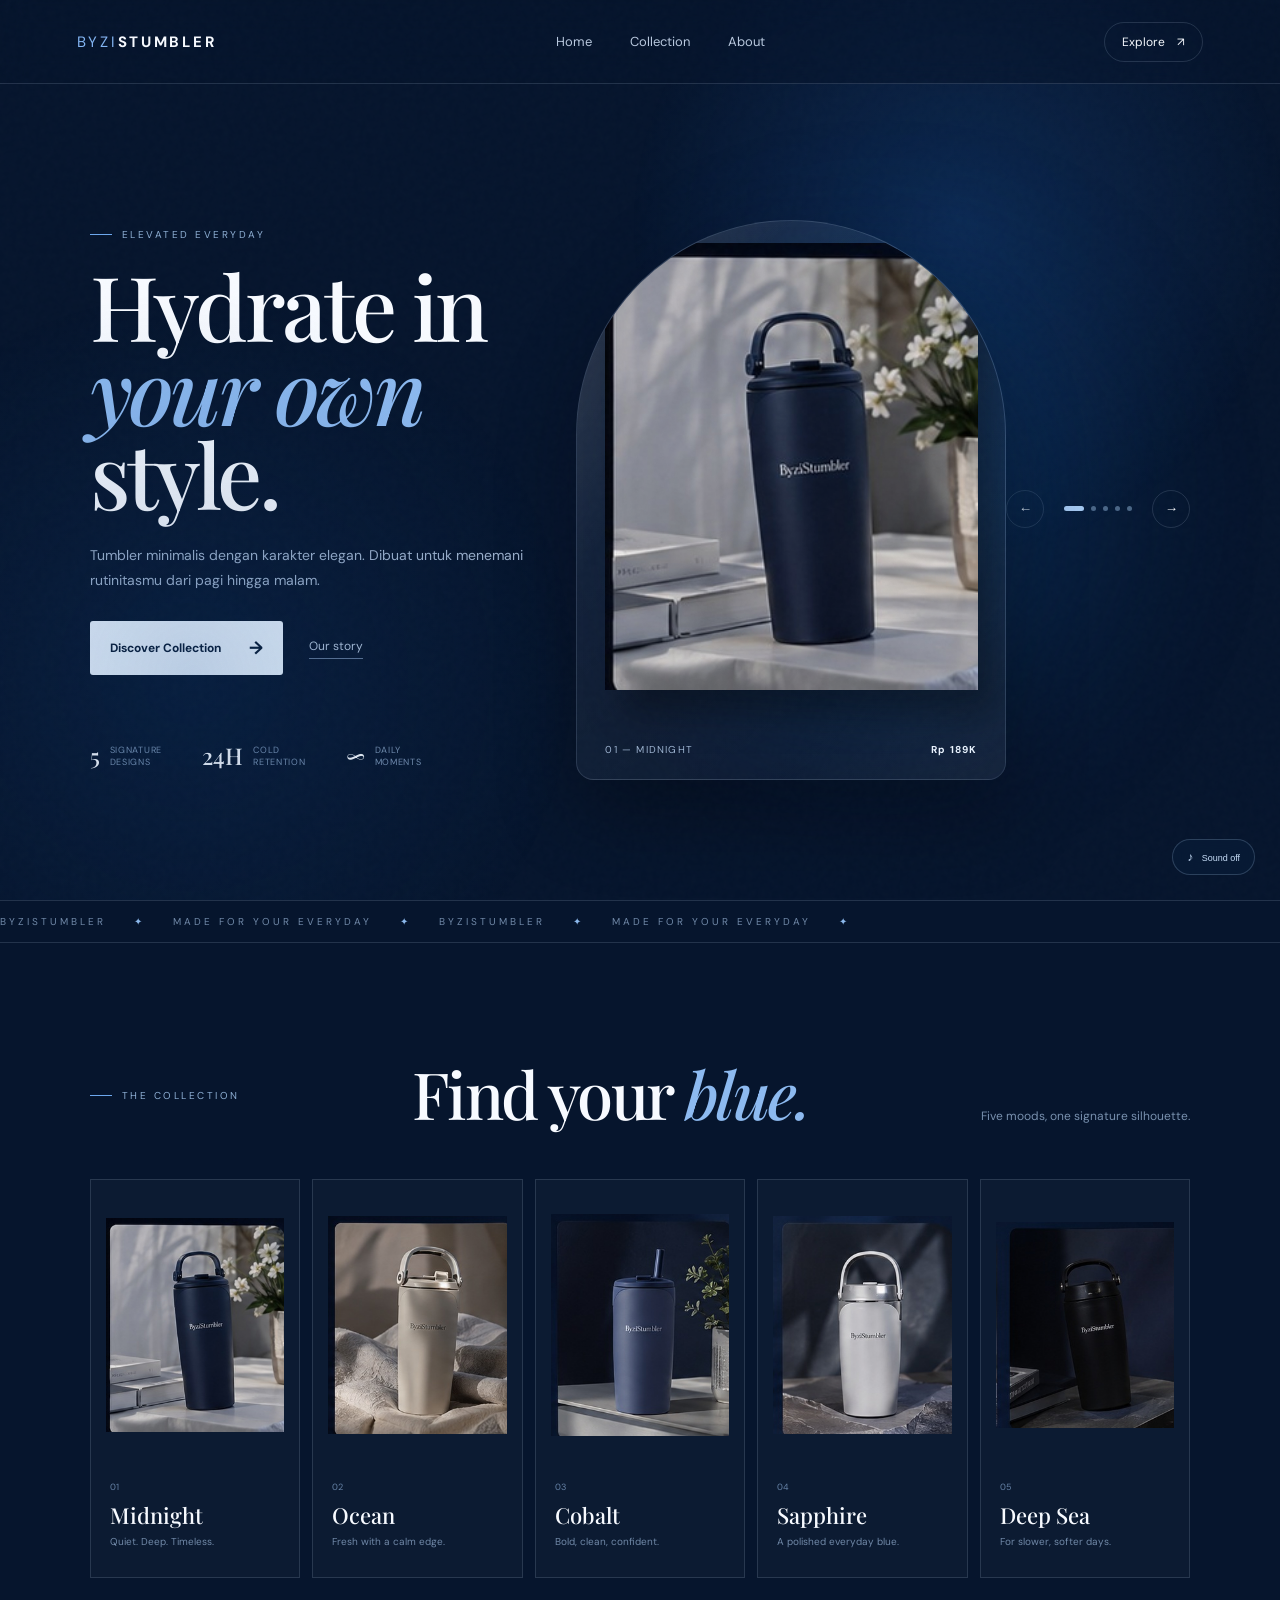
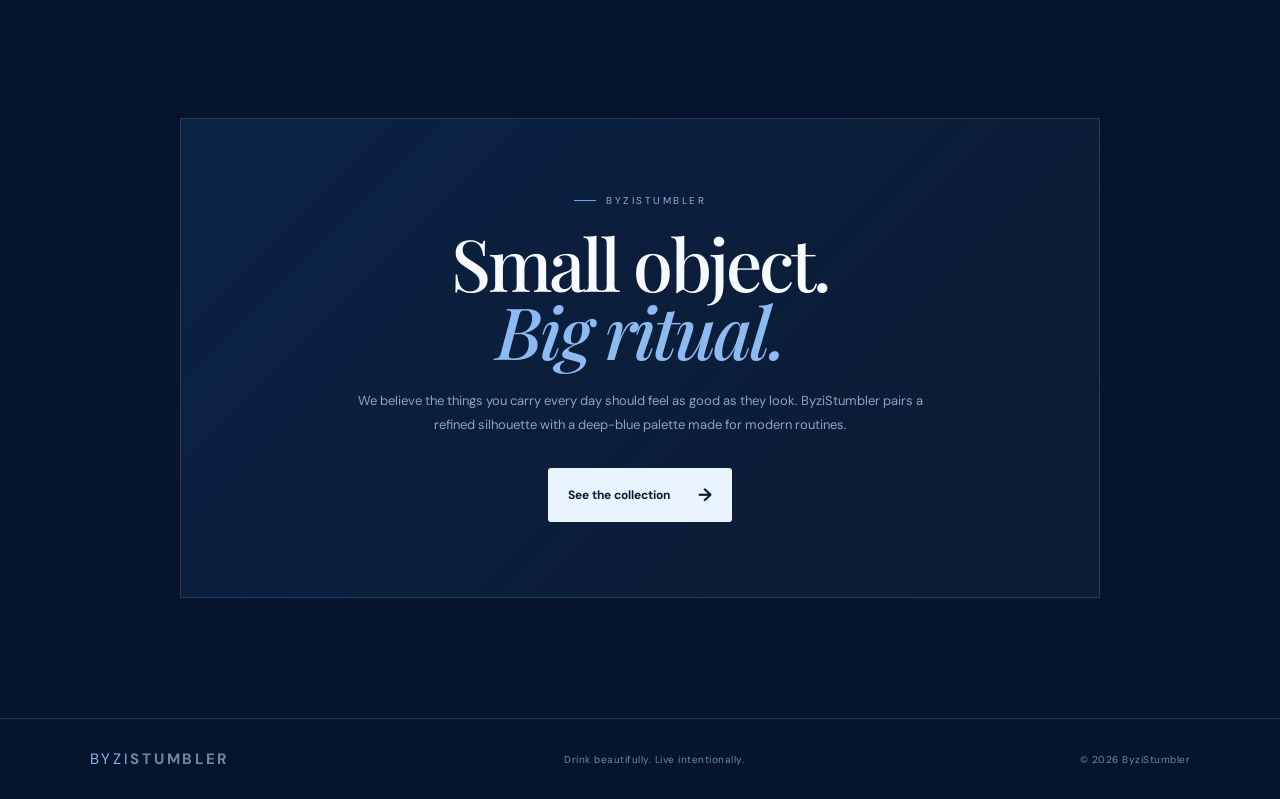
==== index.html @ 13fe294a "Add files via upload" ====
<!DOCTYPE html>
<html lang="id">
<head>
  <meta charset="UTF-8" />
  <meta name="viewport" content="width=device-width, initial-scale=1.0" />
  <meta name="description" content="ByziStumbler — tumbler elegan untuk menemani setiap momen." />
  <title>ByziStumbler — Sip. Style. Repeat.</title>
  <link rel="preconnect" href="https://fonts.googleapis.com">
  <link rel="preconnect" href="https://fonts.gstatic.com" crossorigin>
  <link href="https://fonts.googleapis.com/css2?family=DM+Sans:wght@400;500;600;700&family=Playfair+Display:wght@500;600;700&display=swap" rel="stylesheet">
  <link rel="stylesheet" href="style.css" />
</head>
<body>
  <div class="noise"></div>

  <header class="navbar">
    <a class="logo" href="#home"><span>BYZI</span>STUMBLER</a>
    <nav>
      <a href="#home">Home</a>
      <a href="#collection">Collection</a>
      <a href="#about">About</a>
    </nav>
    <a class="nav-btn" href="#collection">Explore <span>↗</span></a>
  </header>

  <main id="home">
    <section class="hero">
      <div class="hero-copy">
        <p class="eyebrow"><span></span> ELEVATED EVERYDAY</p>
        <h1>Hydrate in<br><em>your own</em> style.</h1>
        <p class="hero-text">
          Tumbler minimalis dengan karakter elegan. Dibuat untuk menemani
          rutinitasmu dari pagi hingga malam.
        </p>
        <div class="hero-actions">
          <a class="primary-btn" href="#collection">Discover Collection <span>→</span></a>
          <a class="text-btn" href="#about">Our story</a>
        </div>
        <div class="mini-stats">
          <div><strong>5</strong><span>Signature<br>designs</span></div>
          <div><strong>24H</strong><span>Cold<br>retention</span></div>
          <div><strong>∞</strong><span>Daily<br>moments</span></div>
        </div>
      </div>

      <div class="hero-visual">
        <div class="glow"></div>
        <div class="slider" aria-label="Koleksi tumbler">
          <div class="slide active">
            <div class="product-card">
              <div class="badge">01 / 05</div>
              <img src="assets/tumbler-01.jpg" alt="ByziStumbler Midnight tumbler">
              <div class="product-info">
                <span>01 — MIDNIGHT</span>
                <strong>Rp 189K</strong>
              </div>
            </div>
          </div>
          <div class="slide">
            <div class="product-card">
              <div class="badge">02 / 05</div>
              <img src="assets/tumbler-02.jpg" alt="ByziStumbler Ocean tumbler">
              <div class="product-info">
                <span>02 — OCEAN</span>
                <strong>Rp 199K</strong>
              </div>
            </div>
          </div>
          <div class="slide">
            <div class="product-card">
              <div class="badge">03 / 05</div>
              <img src="assets/tumbler-03.jpg" alt="ByziStumbler Cobalt tumbler">
              <div class="product-info">
                <span>03 — COBALT</span>
                <strong>Rp 209K</strong>
              </div>
            </div>
          </div>
          <div class="slide">
            <div class="product-card">
              <div class="badge">04 / 05</div>
              <img src="assets/tumbler-04.jpg" alt="ByziStumbler Sapphire tumbler">
              <div class="product-info">
                <span>04 — SAPPHIRE</span>
                <strong>Rp 199K</strong>
              </div>
            </div>
          </div>
          <div class="slide">
            <div class="product-card">
              <div class="badge">05 / 05</div>
              <img src="assets/tumbler-05.jpg" alt="ByziStumbler Deep Sea tumbler">
              <div class="product-info">
                <span>05 — DEEP SEA</span>
                <strong>Rp 219K</strong>
              </div>
            </div>
          </div>
        </div>
        <div class="slider-controls">
          <button id="prev" aria-label="Slide sebelumnya">←</button>
          <div class="dots" id="dots"></div>
          <button id="next" aria-label="Slide berikutnya">→</button>
        </div>
      </div>
    </section>

    <section class="marquee">
      <div>BYZISTUMBLER <span>✦</span> MADE FOR YOUR EVERYDAY <span>✦</span> BYZISTUMBLER <span>✦</span> MADE FOR YOUR EVERYDAY <span>✦</span></div>
    </section>

    <section class="collection" id="collection">
      <div class="section-heading">
        <p class="eyebrow"><span></span> THE COLLECTION</p>
        <h2>Find your <em>blue.</em></h2>
        <p>Five moods, one signature silhouette.</p>
      </div>
      <div class="collection-grid">
        <article><img src="assets/tumbler-01.jpg" alt=""><div><span>01</span><h3>Midnight</h3><p>Quiet. Deep. Timeless.</p></div></article>
        <article><img src="assets/tumbler-02.jpg" alt=""><div><span>02</span><h3>Ocean</h3><p>Fresh with a calm edge.</p></div></article>
        <article><img src="assets/tumbler-03.jpg" alt=""><div><span>03</span><h3>Cobalt</h3><p>Bold, clean, confident.</p></div></article>
        <article><img src="assets/tumbler-04.jpg" alt=""><div><span>04</span><h3>Sapphire</h3><p>A polished everyday blue.</p></div></article>
        <article><img src="assets/tumbler-05.jpg" alt=""><div><span>05</span><h3>Deep Sea</h3><p>For slower, softer days.</p></div></article>
      </div>
    </section>

    <section class="about" id="about">
      <div class="about-box">
        <p class="eyebrow"><span></span> BYZISTUMBLER</p>
        <h2>Small object.<br><em>Big ritual.</em></h2>
        <p>We believe the things you carry every day should feel as good as they look. ByziStumbler pairs a refined silhouette with a deep-blue palette made for modern routines.</p>
        <a href="#collection" class="primary-btn">See the collection <span>→</span></a>
      </div>
    </section>
  </main>

  <footer>
    <div class="logo"><span>BYZI</span>STUMBLER</div>
    <p>Drink beautifully. Live intentionally.</p>
    <p>© 2026 ByziStumbler</p>
  </footer>

  <audio id="bgMusic" loop preload="auto">
    <source src="assets/elegant-backsound.mp3" type="audio/mpeg">
  </audio>
  <button class="sound-btn" id="soundBtn" aria-label="Nyalakan atau matikan backsound">♪ <span>Sound off</span></button>

  <script src="script.js"></script>
</body>
</html>
---- style.css ----
*{box-sizing:border-box;margin:0;padding:0}
:root{--navy:#06152d;--deep:#091e3d;--blue:#164c91;--ice:#dcecff;--white:#f7faff;--muted:#9fb3ce;--line:rgba(210,230,255,.14)}
html{scroll-behavior:smooth}
body{font-family:"DM Sans",sans-serif;background:var(--navy);color:var(--white);overflow-x:hidden}
body:before{content:"";position:fixed;inset:0;background:radial-gradient(circle at 75% 25%,rgba(29,92,173,.28),transparent 28%),radial-gradient(circle at 15% 75%,rgba(16,67,130,.22),transparent 30%);pointer-events:none}
.noise{position:fixed;inset:0;opacity:.035;pointer-events:none;z-index:10;background-image:url("data:image/svg+xml,%3Csvg viewBox='0 0 180 180' xmlns='http://www.w3.org/2000/svg'%3E%3Cfilter id='n'%3E%3CfeTurbulence type='fractalNoise' baseFrequency='.8' numOctaves='4' stitchTiles='stitch'/%3E%3C/filter%3E%3Crect width='100%25' height='100%25' filter='url(%23n)' opacity='.55'/%3E%3C/svg%3E")}
a{text-decoration:none;color:inherit}.navbar{height:84px;padding:0 6vw;display:flex;align-items:center;justify-content:space-between;border-bottom:1px solid var(--line);position:relative;z-index:5;background:rgba(6,21,45,.55);backdrop-filter:blur(14px)}
.logo{font-size:15px;letter-spacing:.18em;font-weight:700}.logo span{font-weight:400;color:#83b6f4}
nav{display:flex;gap:38px;color:#b9c9df;font-size:13px}nav a:hover{color:white}.nav-btn{border:1px solid var(--line);padding:11px 17px;border-radius:100px;font-size:12px}.nav-btn span{margin-left:9px}
.hero{min-height:calc(100vh - 84px);padding:70px 7vw 55px;display:grid;grid-template-columns:1fr 1fr;align-items:center;gap:40px}
.eyebrow{font-size:10px;letter-spacing:.25em;color:#8eafd4;display:flex;align-items:center;gap:10px;margin-bottom:22px}.eyebrow span{width:22px;height:1px;background:#6da8ee}
h1,h2{font-family:"Playfair Display",serif;font-weight:500;line-height:.94;letter-spacing:-.04em}h1{font-size:clamp(56px,7vw,100px);max-width:700px}h1 em,h2 em{font-style:italic;color:#8dbaf0}.hero-text{max-width:460px;color:var(--muted);line-height:1.8;font-size:14px;margin:28px 0}
.hero-actions{display:flex;align-items:center;gap:26px}.primary-btn{display:inline-flex;align-items:center;gap:28px;background:#eaf4ff;color:#071a35;padding:15px 20px;border-radius:3px;font-size:12px;font-weight:700;transition:.3s}.primary-btn:hover{transform:translateY(-3px);background:white}.primary-btn span{font-size:18px}.text-btn{font-size:12px;color:#b5c7df;border-bottom:1px solid #5e7595;padding-bottom:4px}
.mini-stats{display:flex;gap:40px;margin-top:65px}.mini-stats div{display:flex;align-items:center;gap:10px}.mini-stats strong{font-family:"Playfair Display";font-size:23px;font-weight:500}.mini-stats span{font-size:9px;line-height:1.35;color:#7992b2;text-transform:uppercase;letter-spacing:.08em}
.hero-visual{position:relative;min-height:570px;display:flex;align-items:center;justify-content:center}.glow{position:absolute;width:390px;height:390px;border-radius:50%;background:#1257a2;filter:blur(100px);opacity:.32}
.slider{width:min(430px,80vw);height:560px;position:relative}.slide{position:absolute;inset:0;opacity:0;transform:translateX(35px) scale(.96);transition:opacity .6s,transform .6s;pointer-events:none}.slide.active{opacity:1;transform:none;pointer-events:auto}.product-card{height:100%;border:1px solid rgba(206,229,255,.15);background:linear-gradient(145deg,rgba(255,255,255,.08),rgba(255,255,255,.025));border-radius:220px 220px 18px 18px;padding:22px;position:relative;overflow:hidden;box-shadow:0 35px 80px rgba(0,0,0,.3)}.product-card:after{content:"";position:absolute;inset:0;background:linear-gradient(120deg,rgba(255,255,255,.12),transparent 28%,transparent 70%,rgba(255,255,255,.04));pointer-events:none}.product-card img{width:100%;height:87%;object-fit:contain;position:relative;z-index:1;filter:drop-shadow(18px 24px 18px rgba(0,0,0,.35));animation:float 4s ease-in-out infinite}.badge{position:absolute;top:24px;left:28px;z-index:2;font-size:9px;letter-spacing:.18em;color:#9eb8d7}.product-info{position:absolute;bottom:23px;left:28px;right:28px;display:flex;justify-content:space-between;z-index:2;font-size:10px;letter-spacing:.12em;color:#9db4d1}.product-info strong{color:#e9f3ff}
@keyframes float{50%{transform:translateY(-10px) rotate(1deg)}}
.slider-controls{display:flex;justify-content:center;align-items:center;gap:20px;margin-top:18px}.slider-controls button{border:1px solid var(--line);background:transparent;color:white;width:38px;height:38px;border-radius:50%;cursor:pointer}.slider-controls button:hover{background:rgba(255,255,255,.08)}.dots{display:flex;gap:7px}.dot{width:5px;height:5px;border-radius:50%;background:#506884;transition:.3s}.dot.active{width:20px;border-radius:10px;background:#b9d8fb}
.marquee{overflow:hidden;border-block:1px solid var(--line);padding:14px 0;color:#7189a8;font-size:10px;letter-spacing:.3em;white-space:nowrap}.marquee div{animation:marquee 20s linear infinite}.marquee span{color:#8cb9ec;margin:0 22px}@keyframes marquee{to{transform:translateX(-50%)}}
.collection{padding:120px 7vw}.section-heading{display:flex;align-items:end;justify-content:space-between;margin-bottom:55px}.section-heading h2{font-size:65px}.section-heading>p:last-child{color:#7890ae;font-size:12px}.collection-grid{display:grid;grid-template-columns:repeat(5,1fr);gap:12px}.collection-grid article{border:1px solid var(--line);background:rgba(255,255,255,.025);padding:15px;transition:.4s}.collection-grid article:hover{transform:translateY(-8px);background:rgba(255,255,255,.06)}.collection-grid img{width:100%;height:260px;object-fit:contain}.collection-grid article div{padding:14px 4px}.collection-grid span{font-size:9px;color:#6682a6}.collection-grid h3{font-family:"Playfair Display";font-size:22px;font-weight:500;margin:5px 0}.collection-grid p{font-size:10px;color:#7189a8}
.about{padding:20px 7vw 120px}.about-box{max-width:920px;margin:auto;border:1px solid var(--line);padding:75px 9%;background:linear-gradient(135deg,rgba(29,86,155,.2),rgba(255,255,255,.025));text-align:center}.about-box .eyebrow{justify-content:center}.about h2{font-size:72px}.about-box>p:not(.eyebrow){color:#8da4c0;max-width:580px;margin:25px auto 32px;line-height:1.8;font-size:13px}
footer{border-top:1px solid var(--line);padding:30px 7vw;display:flex;justify-content:space-between;align-items:center;color:#6f87a5;font-size:10px;letter-spacing:.05em}
.sound-btn{position:fixed;right:25px;bottom:25px;z-index:20;border:1px solid rgba(190,220,255,.2);background:rgba(8,27,54,.82);backdrop-filter:blur(12px);color:#c8def8;padding:10px 14px;border-radius:100px;cursor:pointer;font-size:12px}.sound-btn span{font-size:9px;margin-left:5px}
@media(max-width:900px){nav{display:none}.hero{grid-template-columns:1fr;padding-top:55px}.hero-visual{min-height:540px}.collection-grid{grid-template-columns:repeat(2,1fr)}.section-heading{display:block}.section-heading>p:last-child{margin-top:15px}.about h2{font-size:55px}}
@media(max-width:560px){.navbar{padding:0 5vw}.nav-btn{display:none}.hero{padding:50px 5vw 35px}h1{font-size:54px}.mini-stats{gap:18px;margin-top:45px}.mini-stats span{font-size:7px}.hero-visual{min-height:470px}.slider{height:450px}.collection{padding:80px 5vw}.section-heading h2{font-size:50px}.collection-grid{grid-template-columns:1fr 1fr}.collection-grid img{height:200px}.about{padding:10px 5vw 80px}.about-box{padding:55px 25px}.about h2{font-size:45px}footer{padding:25px 5vw;gap:15px;flex-wrap:wrap}.sound-btn{right:15px;bottom:15px}}
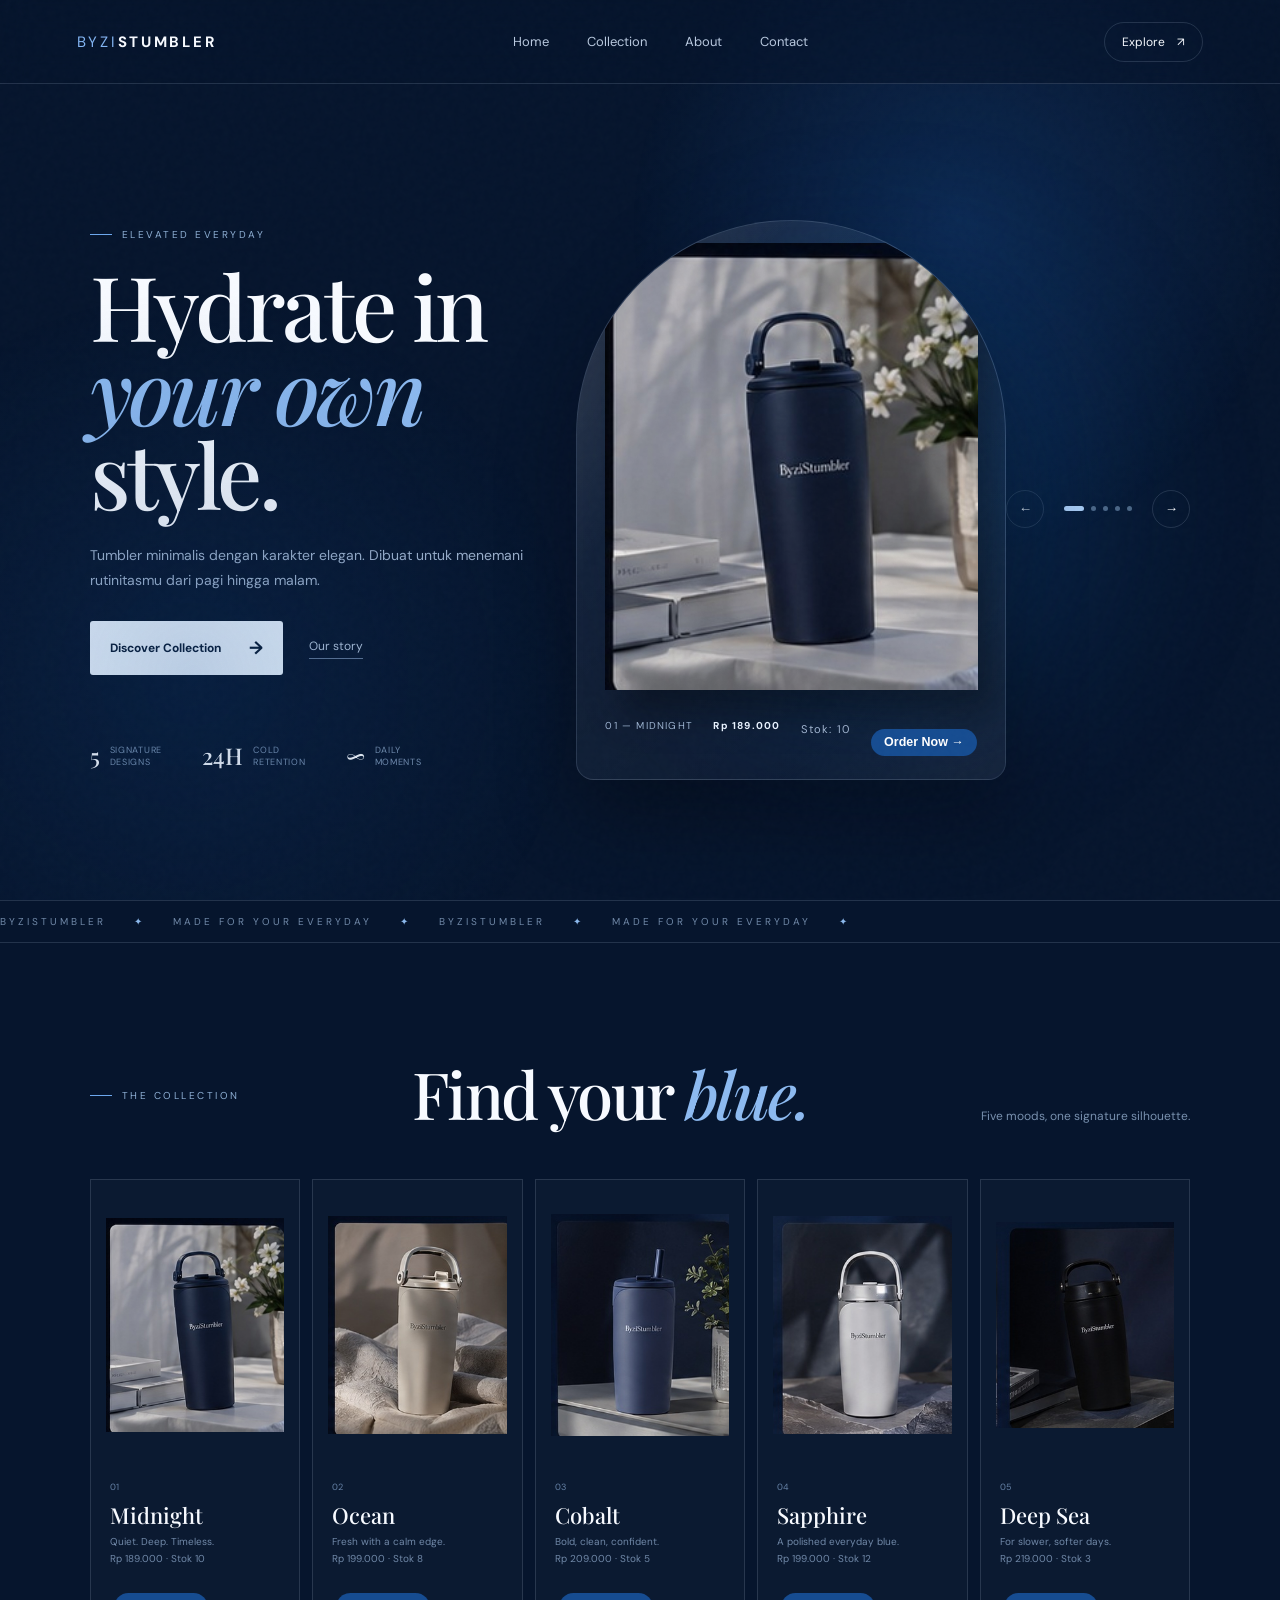
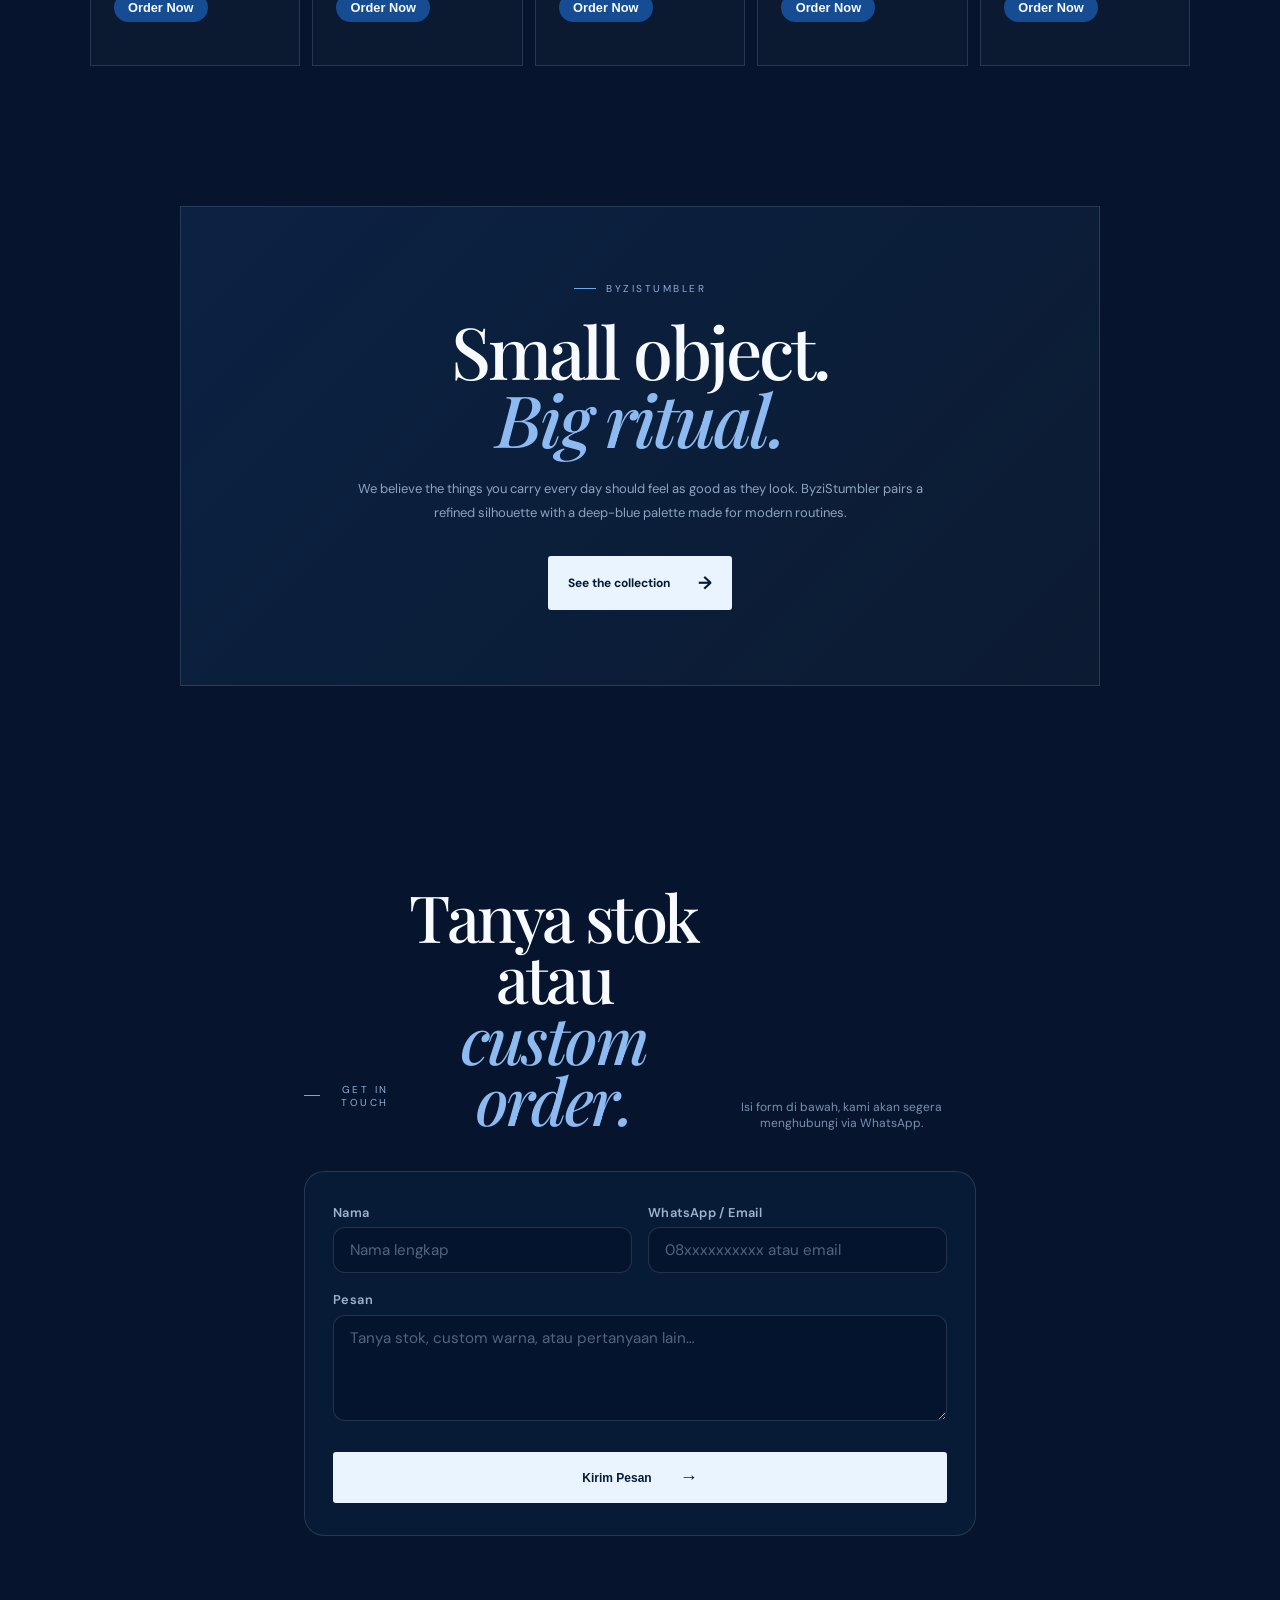
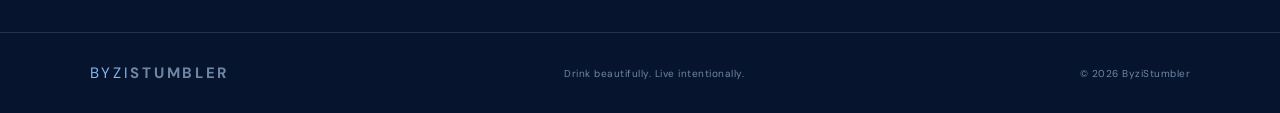
==== commit 6cd6cdd7: "Add files via upload" ====
--- a/index.html
+++ b/index.html
@@ -8,7 +8,10 @@
   <link rel="preconnect" href="https://fonts.googleapis.com">
   <link rel="preconnect" href="https://fonts.gstatic.com" crossorigin>
   <link href="https://fonts.googleapis.com/css2?family=DM+Sans:wght@400;500;600;700&family=Playfair+Display:wght@500;600;700&display=swap" rel="stylesheet">
+  <link rel="icon" type="image/svg+xml" href="assets/favicon.svg" />
+  <link rel="apple-touch-icon" href="assets/favicon.svg" />
   <link rel="stylesheet" href="style.css" />
+  <link rel="stylesheet" href="extra.css" />
 </head>
 <body>
   <div class="noise"></div>
@@ -19,11 +22,13 @@
       <a href="#home">Home</a>
       <a href="#collection">Collection</a>
       <a href="#about">About</a>
+      <a href="#inquiry">Contact</a>
     </nav>
     <a class="nav-btn" href="#collection">Explore <span>↗</span></a>
   </header>
 
   <main id="home">
+    <!-- HERO -->
     <section class="hero">
       <div class="hero-copy">
         <p class="eyebrow"><span></span> ELEVATED EVERYDAY</p>
@@ -37,7 +42,7 @@
           <a class="text-btn" href="#about">Our story</a>
         </div>
         <div class="mini-stats">
-          <div><strong>5</strong><span>Signature<br>designs</span></div>
+          <div><strong id="stat-products">5</strong><span>Signature<br>designs</span></div>
           <div><strong>24H</strong><span>Cold<br>retention</span></div>
           <div><strong>∞</strong><span>Daily<br>moments</span></div>
         </div>
@@ -45,57 +50,9 @@
 
       <div class="hero-visual">
         <div class="glow"></div>
-        <div class="slider" aria-label="Koleksi tumbler">
-          <div class="slide active">
-            <div class="product-card">
-              <div class="badge">01 / 05</div>
-              <img src="assets/tumbler-01.jpg" alt="ByziStumbler Midnight tumbler">
-              <div class="product-info">
-                <span>01 — MIDNIGHT</span>
-                <strong>Rp 189K</strong>
-              </div>
-            </div>
-          </div>
-          <div class="slide">
-            <div class="product-card">
-              <div class="badge">02 / 05</div>
-              <img src="assets/tumbler-02.jpg" alt="ByziStumbler Ocean tumbler">
-              <div class="product-info">
-                <span>02 — OCEAN</span>
-                <strong>Rp 199K</strong>
-              </div>
-            </div>
-          </div>
-          <div class="slide">
-            <div class="product-card">
-              <div class="badge">03 / 05</div>
-              <img src="assets/tumbler-03.jpg" alt="ByziStumbler Cobalt tumbler">
-              <div class="product-info">
-                <span>03 — COBALT</span>
-                <strong>Rp 209K</strong>
-              </div>
-            </div>
-          </div>
-          <div class="slide">
-            <div class="product-card">
-              <div class="badge">04 / 05</div>
-              <img src="assets/tumbler-04.jpg" alt="ByziStumbler Sapphire tumbler">
-              <div class="product-info">
-                <span>04 — SAPPHIRE</span>
-                <strong>Rp 199K</strong>
-              </div>
-            </div>
-          </div>
-          <div class="slide">
-            <div class="product-card">
-              <div class="badge">05 / 05</div>
-              <img src="assets/tumbler-05.jpg" alt="ByziStumbler Deep Sea tumbler">
-              <div class="product-info">
-                <span>05 — DEEP SEA</span>
-                <strong>Rp 219K</strong>
-              </div>
-            </div>
-          </div>
+        <div class="slider" id="product-slider" aria-label="Koleksi tumbler">
+          <!-- Slides diisi oleh JS dari Google Sheets -->
+          <div class="slider-loading">Memuat koleksi…</div>
         </div>
         <div class="slider-controls">
           <button id="prev" aria-label="Slide sebelumnya">←</button>
@@ -109,21 +66,20 @@
       <div>BYZISTUMBLER <span>✦</span> MADE FOR YOUR EVERYDAY <span>✦</span> BYZISTUMBLER <span>✦</span> MADE FOR YOUR EVERYDAY <span>✦</span></div>
     </section>
 
+    <!-- COLLECTION (dinamis) -->
     <section class="collection" id="collection">
       <div class="section-heading">
         <p class="eyebrow"><span></span> THE COLLECTION</p>
         <h2>Find your <em>blue.</em></h2>
         <p>Five moods, one signature silhouette.</p>
       </div>
-      <div class="collection-grid">
-        <article><img src="assets/tumbler-01.jpg" alt=""><div><span>01</span><h3>Midnight</h3><p>Quiet. Deep. Timeless.</p></div></article>
-        <article><img src="assets/tumbler-02.jpg" alt=""><div><span>02</span><h3>Ocean</h3><p>Fresh with a calm edge.</p></div></article>
-        <article><img src="assets/tumbler-03.jpg" alt=""><div><span>03</span><h3>Cobalt</h3><p>Bold, clean, confident.</p></div></article>
-        <article><img src="assets/tumbler-04.jpg" alt=""><div><span>04</span><h3>Sapphire</h3><p>A polished everyday blue.</p></div></article>
-        <article><img src="assets/tumbler-05.jpg" alt=""><div><span>05</span><h3>Deep Sea</h3><p>For slower, softer days.</p></div></article>
+      <div class="collection-grid" id="collection-grid">
+        <!-- diisi JS -->
+        <div class="grid-loading">Memuat produk…</div>
       </div>
     </section>
 
+    <!-- ABOUT -->
     <section class="about" id="about">
       <div class="about-box">
         <p class="eyebrow"><span></span> BYZISTUMBLER</p>
@@ -131,6 +87,36 @@
         <p>We believe the things you carry every day should feel as good as they look. ByziStumbler pairs a refined silhouette with a deep-blue palette made for modern routines.</p>
         <a href="#collection" class="primary-btn">See the collection <span>→</span></a>
       </div>
+    </section>
+
+    <!-- INQUIRY / CONTACT -->
+    <section class="inquiry-section" id="inquiry">
+      <div class="section-heading">
+        <p class="eyebrow"><span></span> GET IN TOUCH</p>
+        <h2>Tanya stok atau<br><em>custom order.</em></h2>
+        <p>Isi form di bawah, kami akan segera menghubungi via WhatsApp.</p>
+      </div>
+
+      <form id="inquiry-form" class="form-card" novalidate>
+        <div class="form-row">
+          <div class="form-group">
+            <label for="inq-nama">Nama</label>
+            <input type="text" id="inq-nama" name="nama" placeholder="Nama lengkap" required>
+          </div>
+          <div class="form-group">
+            <label for="inq-kontak">WhatsApp / Email</label>
+            <input type="text" id="inq-kontak" name="kontak" placeholder="08xxxxxxxxxx atau email" required>
+          </div>
+        </div>
+        <div class="form-group">
+          <label for="inq-pesan">Pesan</label>
+          <textarea id="inq-pesan" name="pesan" rows="4" placeholder="Tanya stok, custom warna, atau pertanyaan lain…" required></textarea>
+        </div>
+        <button type="submit" class="primary-btn form-submit" id="inq-submit">
+          Kirim Pesan <span>→</span>
+        </button>
+        <p class="form-msg" id="inq-msg" hidden></p>
+      </form>
     </section>
   </main>
 
@@ -140,10 +126,49 @@
     <p>© 2026 ByziStumbler</p>
   </footer>
 
-  <audio id="bgMusic" loop preload="auto">
-    <source src="assets/elegant-backsound.mp3" type="audio/mpeg">
-  </audio>
-  <button class="sound-btn" id="soundBtn" aria-label="Nyalakan atau matikan backsound">♪ <span>Sound off</span></button>
+  <!-- ORDER MODAL -->
+  <div class="modal-overlay" id="order-modal" hidden>
+    <div class="modal">
+      <button class="modal-close" id="modal-close" aria-label="Tutup">×</button>
+      <h3>Order <span id="modal-product-name">—</span></h3>
+      <p class="modal-price" id="modal-price">Rp —</p>
+
+      <form id="order-form" novalidate>
+        <input type="hidden" id="order-product-id" name="product_id">
+        <input type="hidden" id="order-product-name" name="product_name">
+        <input type="hidden" id="order-price" name="price">
+
+        <div class="form-group">
+          <label for="order-nama">Nama Lengkap</label>
+          <input type="text" id="order-nama" name="nama" placeholder="Nama kamu" required>
+        </div>
+        <div class="form-group">
+          <label for="order-wa">Nomor WhatsApp</label>
+          <input type="tel" id="order-wa" name="whatsapp" placeholder="08xxxxxxxxxx" required>
+        </div>
+        <div class="form-group">
+          <label for="order-qty">Jumlah</label>
+          <input type="number" id="order-qty" name="qty" min="1" value="1" required>
+        </div>
+        <div class="form-group">
+          <label for="order-catatan">Catatan (opsional)</label>
+          <textarea id="order-catatan" name="catatan" rows="2" placeholder="Warna custom, request khusus, dll"></textarea>
+        </div>
+
+        <div class="order-total">
+          Total: <strong id="order-total-display">Rp 0</strong>
+        </div>
+
+        <button type="submit" class="primary-btn form-submit" id="order-submit">
+          Kirim Order <span>→</span>
+        </button>
+        <p class="form-msg" id="order-msg" hidden></p>
+      </form>
+    </div>
+  </div>
+
+  <!-- Toast notifikasi -->
+  <div class="toast" id="toast" hidden></div>
 
   <script src="script.js"></script>
 </body>
--- a/extra.css
+++ b/extra.css
@@ -0,0 +1,330 @@
+/* ========== EXTRA STYLES — Forms, Modal, Dynamic states ========== */
+
+.slider-loading,
+.grid-loading {
+  grid-column: 1 / -1;
+  text-align: center;
+  padding: 3rem 1rem;
+  color: var(--muted);
+  font-size: 0.95rem;
+}
+
+/* Collection card enhancements */
+.collection-grid article {
+  position: relative;
+  cursor: pointer;
+  transition: transform 0.35s ease, box-shadow 0.35s ease;
+}
+
+.collection-grid article:hover {
+  transform: translateY(-6px);
+}
+
+.collection-grid article .card-actions {
+  margin-top: 0.85rem;
+  display: flex;
+  gap: 0.5rem;
+  flex-wrap: wrap;
+}
+
+.collection-grid article .order-btn {
+  display: inline-flex;
+  align-items: center;
+  gap: 0.35rem;
+  padding: 0.45rem 0.9rem;
+  background: var(--blue);
+  color: var(--white);
+  border: none;
+  border-radius: 999px;
+  font-size: 0.8rem;
+  font-weight: 600;
+  cursor: pointer;
+  transition: background 0.25s, opacity 0.25s;
+}
+
+.collection-grid article .order-btn:hover:not(:disabled) {
+  background: #1e5fad;
+}
+
+.collection-grid article .order-btn:disabled {
+  opacity: 0.45;
+  cursor: not-allowed;
+  background: #3a4a5c;
+}
+
+.badge-soldout {
+  position: absolute;
+  top: 12px;
+  right: 12px;
+  background: rgba(180, 40, 40, 0.9);
+  color: #fff;
+  font-size: 0.7rem;
+  font-weight: 700;
+  letter-spacing: 0.04em;
+  padding: 0.3rem 0.55rem;
+  border-radius: 6px;
+  text-transform: uppercase;
+}
+
+.stock-info {
+  font-size: 0.75rem;
+  color: var(--muted);
+  margin-top: 0.25rem;
+}
+
+/* ========== INQUIRY SECTION ========== */
+.inquiry-section {
+  padding: 5rem 1.5rem 6rem;
+  max-width: 720px;
+  margin: 0 auto;
+}
+
+.inquiry-section .section-heading {
+  text-align: center;
+  margin-bottom: 2.5rem;
+}
+
+.form-card {
+  background: rgba(9, 30, 61, 0.7);
+  border: 1px solid var(--line);
+  border-radius: 20px;
+  padding: 2rem 1.75rem;
+  backdrop-filter: blur(12px);
+}
+
+.form-row {
+  display: grid;
+  grid-template-columns: 1fr 1fr;
+  gap: 1rem;
+}
+
+@media (max-width: 560px) {
+  .form-row {
+    grid-template-columns: 1fr;
+  }
+}
+
+.form-group {
+  margin-bottom: 1.15rem;
+}
+
+.form-group label {
+  display: block;
+  font-size: 0.8rem;
+  font-weight: 600;
+  letter-spacing: 0.03em;
+  color: var(--muted);
+  margin-bottom: 0.4rem;
+}
+
+.form-group input,
+.form-group textarea {
+  width: 100%;
+  background: rgba(6, 21, 45, 0.85);
+  border: 1px solid var(--line);
+  border-radius: 12px;
+  padding: 0.75rem 1rem;
+  color: var(--white);
+  font-family: inherit;
+  font-size: 0.95rem;
+  transition: border-color 0.25s, box-shadow 0.25s;
+  outline: none;
+}
+
+.form-group input:focus,
+.form-group textarea:focus {
+  border-color: rgba(100, 160, 230, 0.55);
+  box-shadow: 0 0 0 3px rgba(40, 100, 180, 0.2);
+}
+
+.form-group input::placeholder,
+.form-group textarea::placeholder {
+  color: rgba(159, 179, 206, 0.5);
+}
+
+.form-submit {
+  width: 100%;
+  justify-content: center;
+  margin-top: 0.5rem;
+  cursor: pointer;
+  border: none;
+}
+
+.form-submit:disabled {
+  opacity: 0.6;
+  cursor: wait;
+}
+
+.form-msg {
+  margin-top: 1rem;
+  text-align: center;
+  font-size: 0.9rem;
+  padding: 0.65rem 1rem;
+  border-radius: 10px;
+}
+
+.form-msg.success {
+  background: rgba(40, 140, 90, 0.2);
+  color: #8fefb0;
+  border: 1px solid rgba(80, 180, 120, 0.35);
+}
+
+.form-msg.error {
+  background: rgba(160, 50, 50, 0.2);
+  color: #ffb0b0;
+  border: 1px solid rgba(200, 80, 80, 0.35);
+}
+
+/* ========== ORDER MODAL ========== */
+.modal-overlay {
+  position: fixed;
+  inset: 0;
+  background: rgba(3, 10, 22, 0.75);
+  backdrop-filter: blur(8px);
+  z-index: 1000;
+  display: flex;
+  align-items: center;
+  justify-content: center;
+  padding: 1.25rem;
+  opacity: 0;
+  visibility: hidden;
+  transition: opacity 0.3s, visibility 0.3s;
+}
+
+.modal-overlay.show {
+  opacity: 1;
+  visibility: visible;
+}
+
+.modal {
+  background: linear-gradient(160deg, #0b1e3a 0%, #071428 100%);
+  border: 1px solid var(--line);
+  border-radius: 22px;
+  padding: 2rem 1.75rem 1.75rem;
+  width: 100%;
+  max-width: 420px;
+  position: relative;
+  box-shadow: 0 25px 60px rgba(0, 0, 0, 0.5);
+  transform: translateY(16px);
+  transition: transform 0.3s;
+}
+
+.modal-overlay.show .modal {
+  transform: translateY(0);
+}
+
+.modal-close {
+  position: absolute;
+  top: 14px;
+  right: 16px;
+  background: transparent;
+  border: none;
+  color: var(--muted);
+  font-size: 1.6rem;
+  cursor: pointer;
+  line-height: 1;
+  padding: 0.2rem;
+  transition: color 0.2s;
+}
+
+.modal-close:hover {
+  color: var(--white);
+}
+
+.modal h3 {
+  font-family: "Playfair Display", serif;
+  font-size: 1.45rem;
+  font-weight: 600;
+  margin-bottom: 0.25rem;
+}
+
+.modal h3 span {
+  color: #7eb6f0;
+}
+
+.modal-price {
+  color: var(--muted);
+  font-size: 0.95rem;
+  margin-bottom: 1.4rem;
+}
+
+.order-total {
+  text-align: right;
+  font-size: 0.95rem;
+  color: var(--muted);
+  margin: 0.75rem 0 1.1rem;
+}
+
+.order-total strong {
+  color: var(--ice);
+  font-size: 1.15rem;
+}
+
+/* ========== TOAST ========== */
+.toast {
+  position: fixed;
+  bottom: 1.75rem;
+  left: 50%;
+  transform: translateX(-50%) translateY(20px);
+  background: #0d2a4e;
+  border: 1px solid rgba(100, 160, 230, 0.4);
+  color: var(--ice);
+  padding: 0.85rem 1.4rem;
+  border-radius: 12px;
+  font-size: 0.9rem;
+  font-weight: 500;
+  z-index: 1100;
+  opacity: 0;
+  visibility: hidden;
+  transition: opacity 0.3s, transform 0.3s, visibility 0.3s;
+  box-shadow: 0 10px 30px rgba(0, 0, 0, 0.35);
+  max-width: 90vw;
+  text-align: center;
+}
+
+.toast.show {
+  opacity: 1;
+  visibility: visible;
+  transform: translateX(-50%) translateY(0);
+}
+
+.toast.success {
+  border-color: rgba(80, 180, 120, 0.5);
+}
+
+.toast.error {
+  border-color: rgba(200, 80, 80, 0.5);
+}
+
+/* ========== SLIDER product-info enhancement ========== */
+.product-info .stock-label {
+  display: block;
+  font-size: 0.7rem;
+  color: var(--muted);
+  margin-top: 0.15rem;
+}
+
+.slide .order-btn-slide {
+  margin-top: 0.6rem;
+  display: inline-flex;
+  align-items: center;
+  gap: 0.3rem;
+  padding: 0.4rem 0.85rem;
+  background: var(--blue);
+  color: #fff;
+  border: none;
+  border-radius: 999px;
+  font-size: 0.78rem;
+  font-weight: 600;
+  cursor: pointer;
+  transition: background 0.25s;
+}
+
+.slide .order-btn-slide:hover:not(:disabled) {
+  background: #1e5fad;
+}
+
+.slide .order-btn-slide:disabled {
+  opacity: 0.45;
+  cursor: not-allowed;
+}
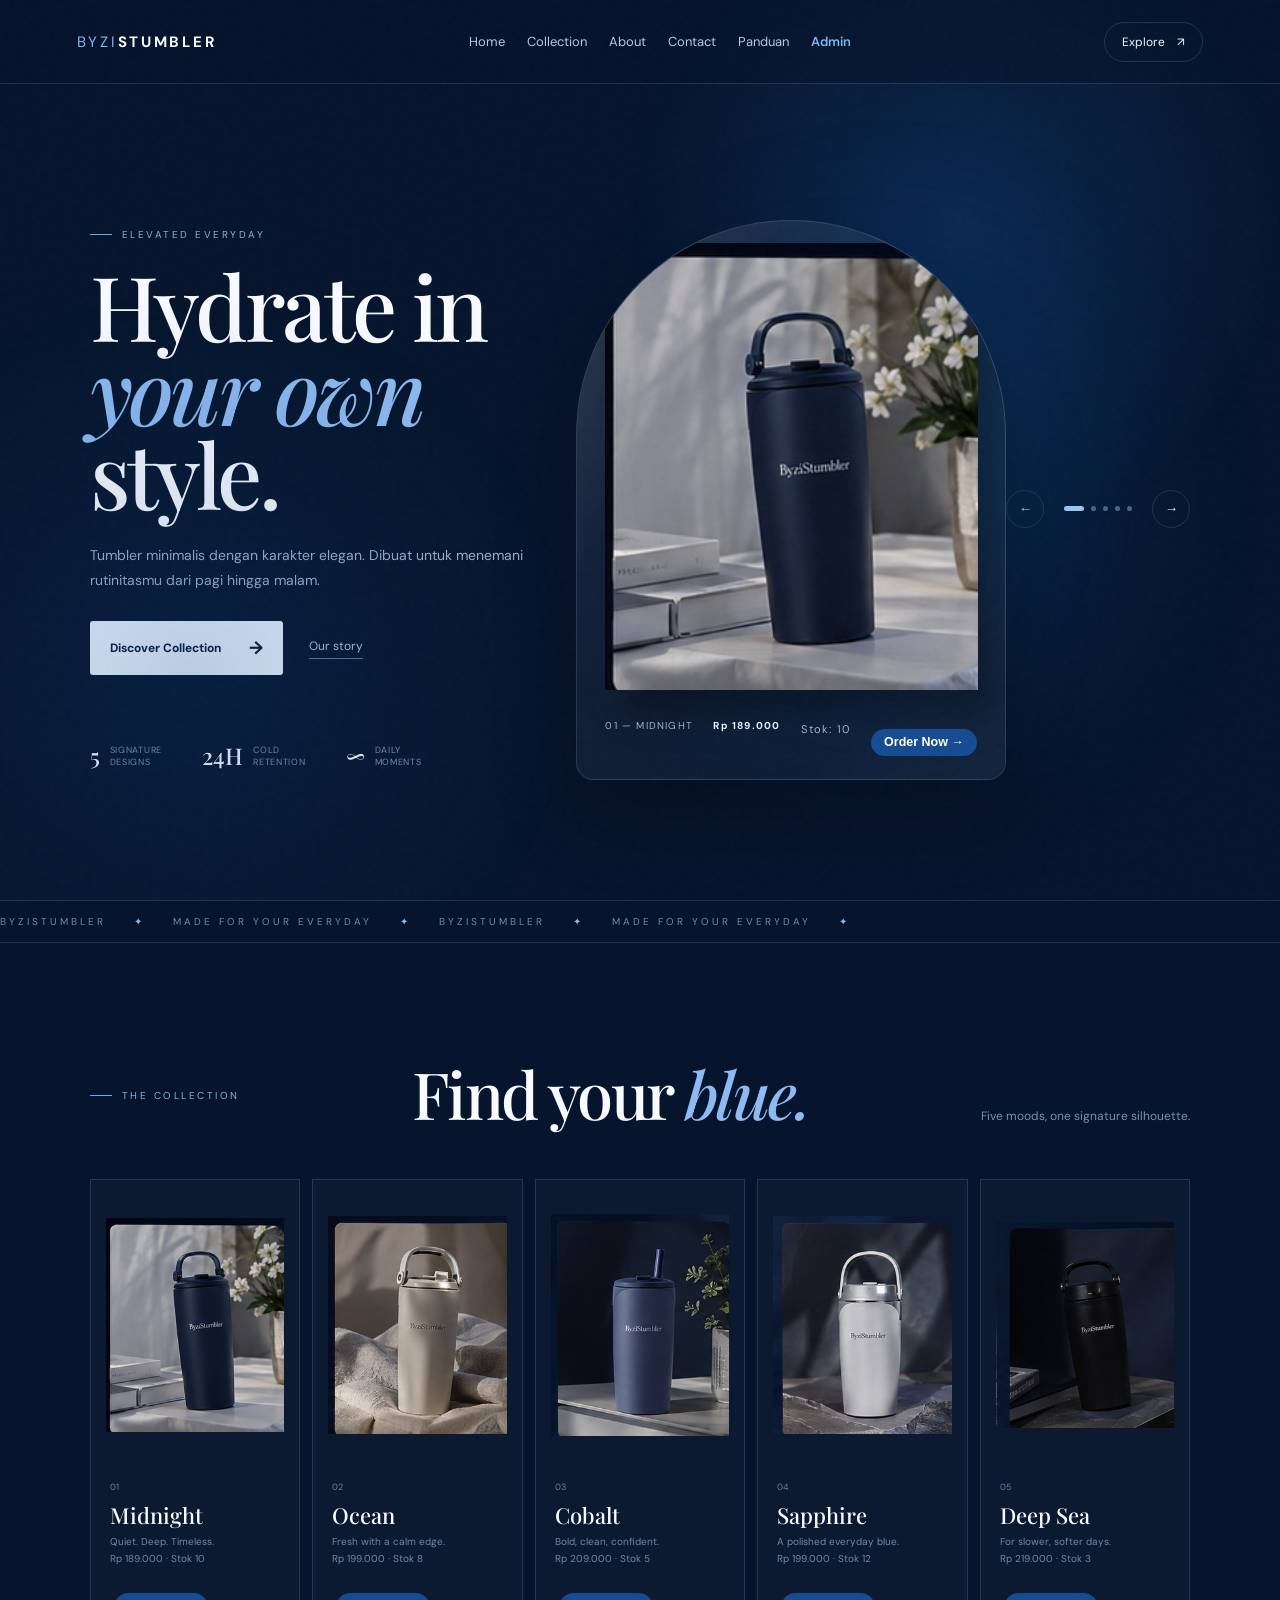
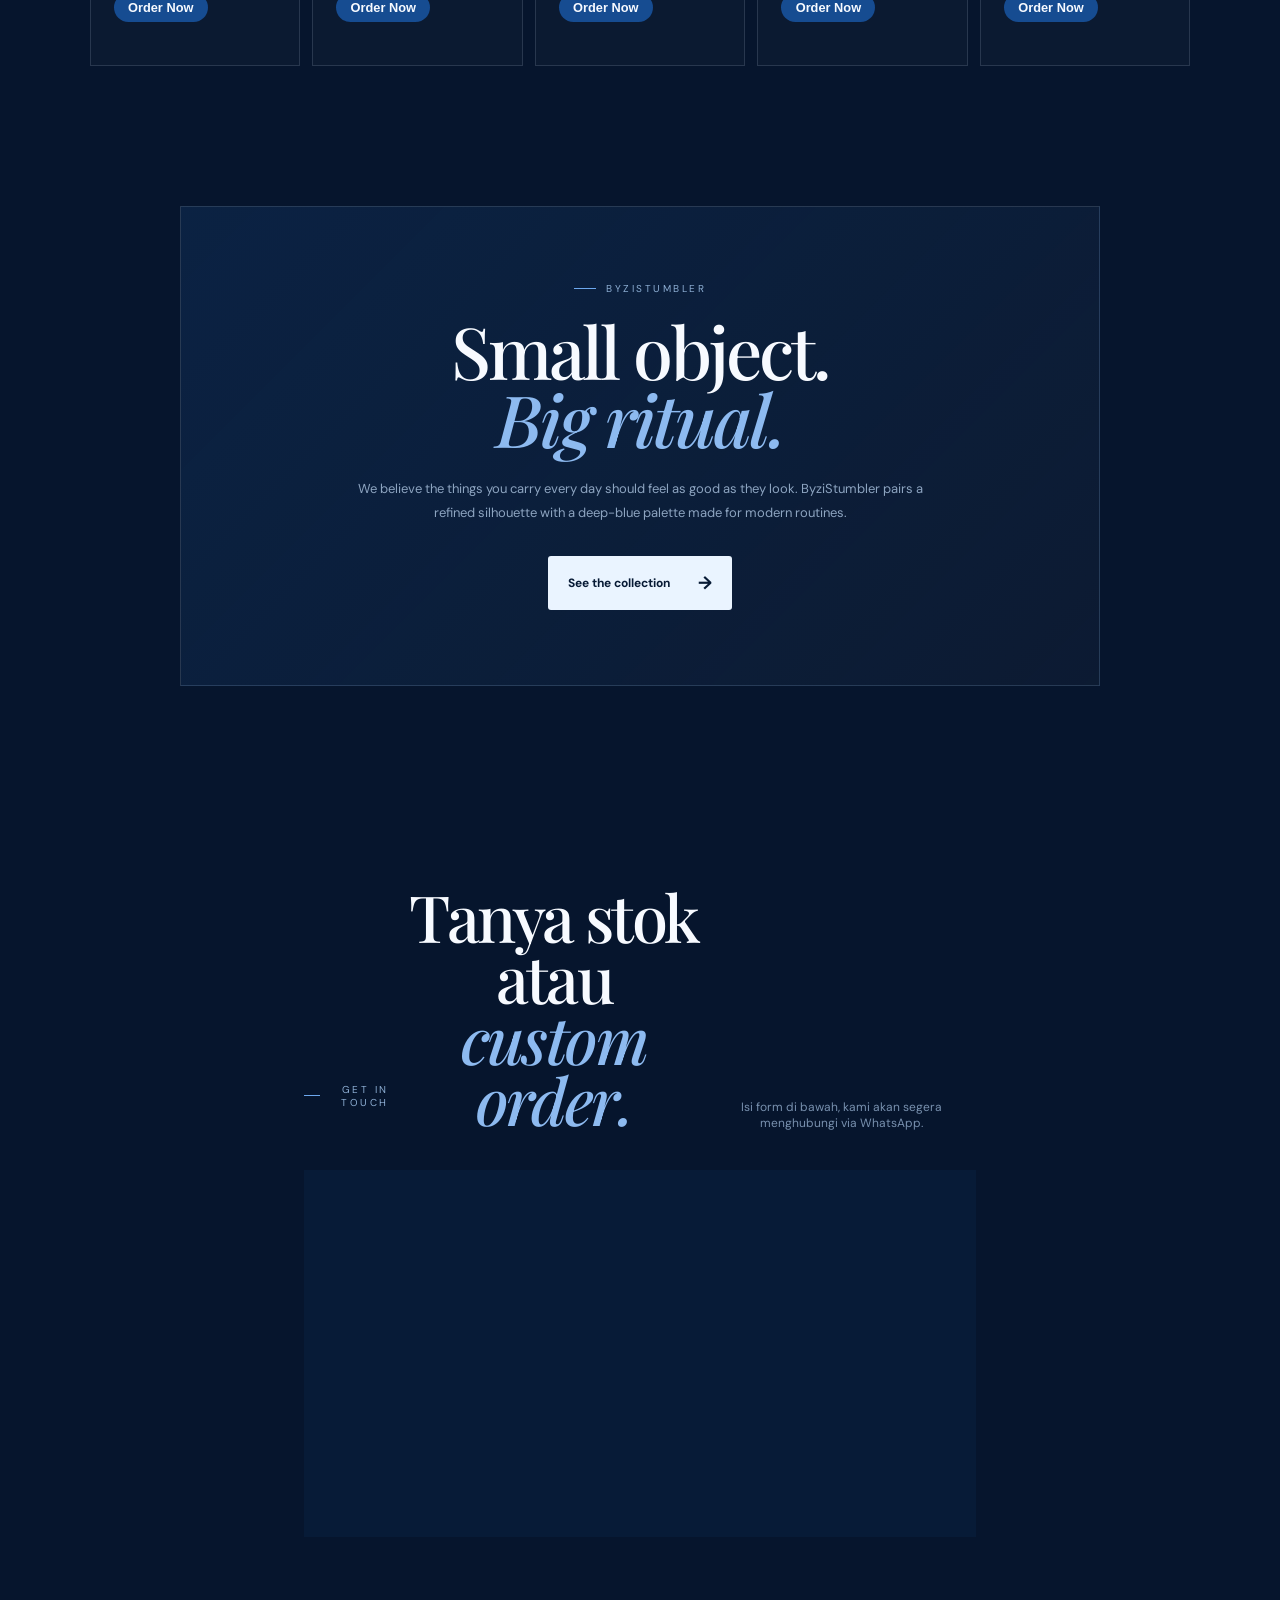
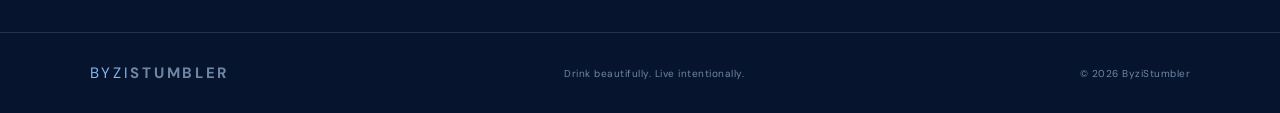
==== commit 5b1c13a9: "Add files via upload" ====
--- a/index.html
+++ b/index.html
@@ -18,13 +18,21 @@
 
   <header class="navbar">
     <a class="logo" href="#home"><span>BYZI</span>STUMBLER</a>
-    <nav>
+    <nav id="main-nav">
       <a href="#home">Home</a>
       <a href="#collection">Collection</a>
       <a href="#about">About</a>
       <a href="#inquiry">Contact</a>
+      <a href="panduan.html">Panduan</a>
+      <a href="admin.html" class="nav-admin">Admin</a>
     </nav>
-    <a class="nav-btn" href="#collection">Explore <span>↗</span></a>
+    <div class="nav-right">
+      <a class="nav-btn" href="#collection">Explore <span>↗</span></a>
+      <a class="nav-admin-btn" href="admin.html">Admin</a>
+      <button class="hamburger" id="hamburger" aria-label="Menu" type="button">
+        <span></span><span></span><span></span>
+      </button>
+    </div>
   </header>
 
   <main id="home">
--- a/extra.css
+++ b/extra.css
@@ -328,3 +328,107 @@
   opacity: 0.45;
   cursor: not-allowed;
 }
+
+/* ========== MOBILE NAV + ADMIN BUTTON ========== */
+.nav-right {
+  display: flex;
+  align-items: center;
+  gap: 0.6rem;
+}
+
+.nav-admin-btn {
+  display: none;
+  border: 1px solid rgba(100, 160, 230, 0.45);
+  padding: 9px 14px;
+  border-radius: 100px;
+  font-size: 12px;
+  font-weight: 600;
+  color: #7eb6f0;
+  transition: background 0.2s, color 0.2s;
+}
+.nav-admin-btn:hover {
+  background: rgba(22, 76, 145, 0.4);
+  color: #fff;
+}
+
+.hamburger {
+  display: none;
+  flex-direction: column;
+  justify-content: center;
+  gap: 5px;
+  width: 40px;
+  height: 40px;
+  background: transparent;
+  border: 1px solid var(--line);
+  border-radius: 10px;
+  cursor: pointer;
+  padding: 8px 10px;
+}
+.hamburger span {
+  display: block;
+  height: 2px;
+  background: var(--ice);
+  border-radius: 2px;
+  transition: transform 0.25s, opacity 0.25s;
+}
+.hamburger.open span:nth-child(1) {
+  transform: translateY(7px) rotate(45deg);
+}
+.hamburger.open span:nth-child(2) {
+  opacity: 0;
+}
+.hamburger.open span:nth-child(3) {
+  transform: translateY(-7px) rotate(-45deg);
+}
+
+/* Override original: keep nav usable on mobile via dropdown */
+@media (max-width: 900px) {
+  nav#main-nav {
+    display: none;
+    position: absolute;
+    top: 84px;
+    left: 0;
+    right: 0;
+    flex-direction: column;
+    gap: 0;
+    background: rgba(6, 21, 45, 0.97);
+    border-bottom: 1px solid var(--line);
+    padding: 0.5rem 0;
+    z-index: 20;
+    backdrop-filter: blur(16px);
+  }
+  nav#main-nav.open {
+    display: flex;
+  }
+  nav#main-nav a {
+    padding: 0.9rem 6vw;
+    border-bottom: 1px solid var(--line);
+    font-size: 14px;
+  }
+  nav#main-nav a:last-child {
+    border-bottom: none;
+  }
+  .hamburger {
+    display: flex;
+  }
+  .nav-admin-btn {
+    display: inline-flex;
+  }
+}
+
+@media (max-width: 560px) {
+  .nav-btn {
+    display: none;
+  }
+}
+
+/* Desktop: slightly tighter gap so 6 links fit */
+@media (min-width: 901px) {
+  nav#main-nav {
+    gap: 22px;
+  }
+  nav#main-nav a.nav-admin {
+    color: #7eb6f0;
+    font-weight: 600;
+  }
+}
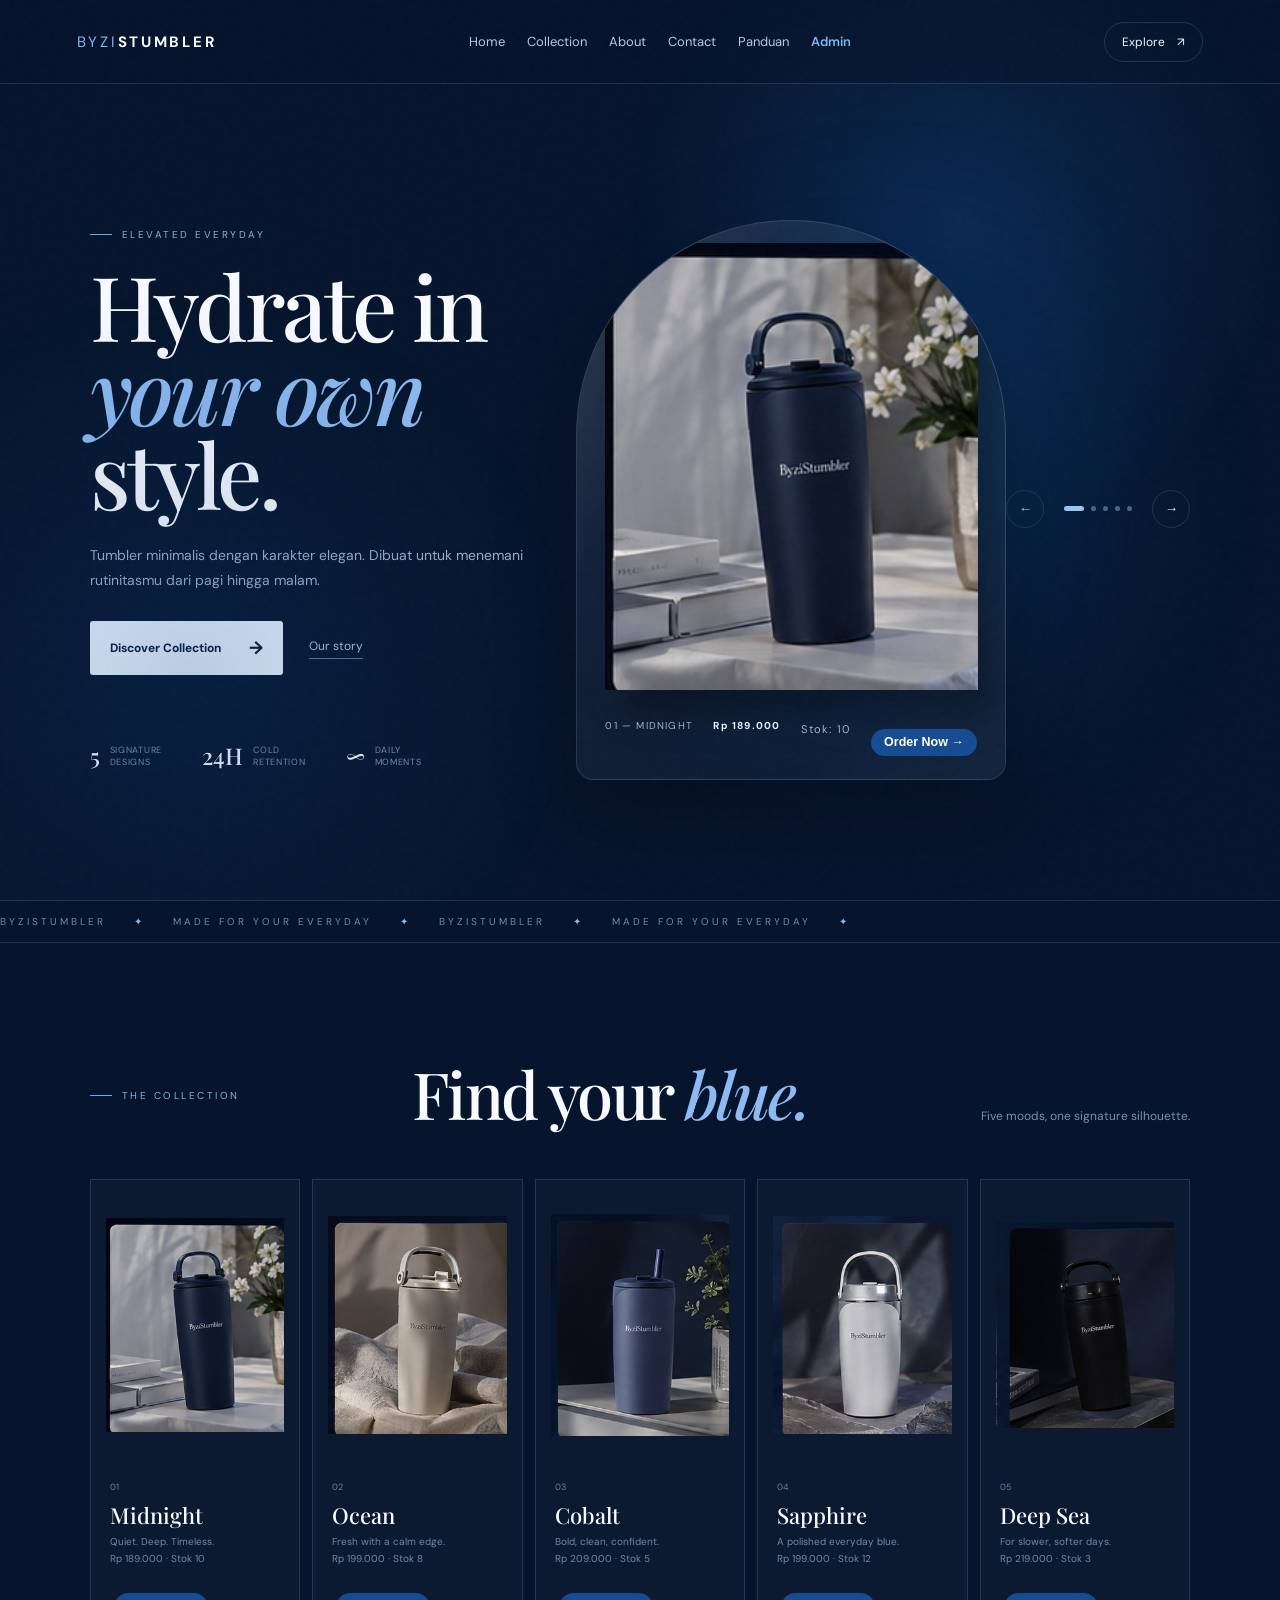
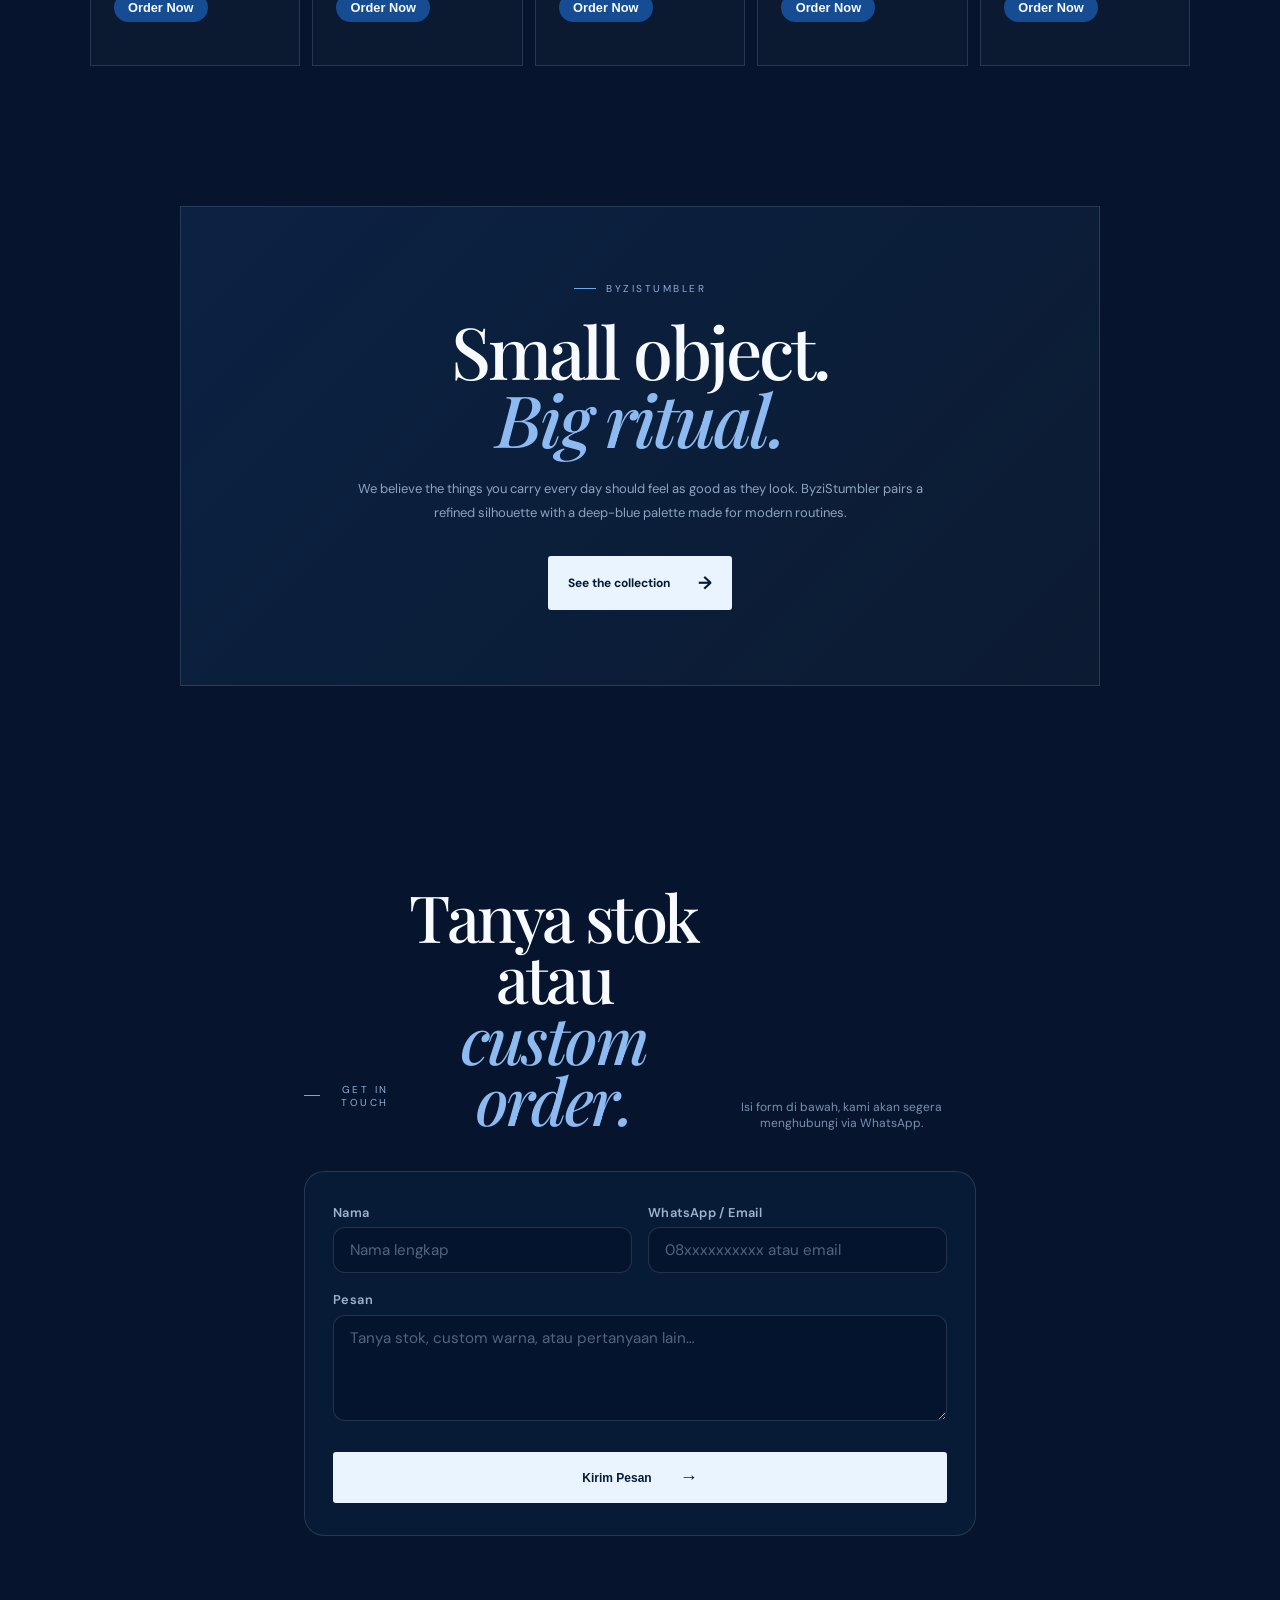
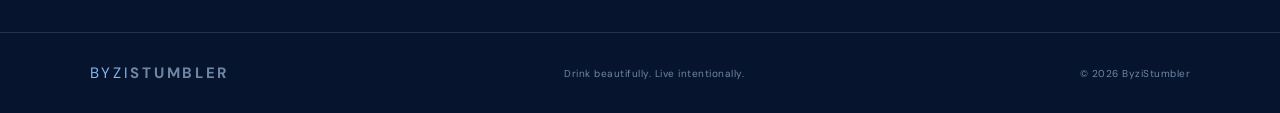
==== commit 952bd379: "Add files via upload" ====
--- a/index.html
+++ b/index.html
@@ -3,8 +3,28 @@
 <head>
   <meta charset="UTF-8" />
   <meta name="viewport" content="width=device-width, initial-scale=1.0" />
-  <meta name="description" content="ByziStumbler — tumbler elegan untuk menemani setiap momen." />
+  <meta name="description" content="ByziStumbler — tumbler elegan untuk menemani setiap momen. Hydrate in your own style." />
   <title>ByziStumbler — Sip. Style. Repeat.</title>
+
+  <!-- Open Graph / Facebook / WhatsApp -->
+  <meta property="og:type" content="website" />
+  <meta property="og:url" content="https://szie.zyverse.my.id/" />
+  <meta property="og:title" content="ByziStumbler — Sip. Style. Repeat." />
+  <meta property="og:description" content="Tumbler minimalis dengan karakter elegan. Dibuat untuk menemani rutinitasmu dari pagi hingga malam." />
+  <meta property="og:image" content="https://szie.zyverse.my.id/assets/og-image.jpg" />
+  <meta property="og:image:width" content="1200" />
+  <meta property="og:image:height" content="630" />
+  <meta property="og:image:alt" content="ByziStumbler — tumbler elegan" />
+  <meta property="og:site_name" content="ByziStumbler" />
+  <meta property="og:locale" content="id_ID" />
+
+  <!-- Twitter Card -->
+  <meta name="twitter:card" content="summary_large_image" />
+  <meta name="twitter:url" content="https://szie.zyverse.my.id/" />
+  <meta name="twitter:title" content="ByziStumbler — Sip. Style. Repeat." />
+  <meta name="twitter:description" content="Tumbler minimalis dengan karakter elegan. Dibuat untuk menemani rutinitasmu dari pagi hingga malam." />
+  <meta name="twitter:image" content="https://szie.zyverse.my.id/assets/og-image.jpg" />
+
   <link rel="preconnect" href="https://fonts.googleapis.com">
   <link rel="preconnect" href="https://fonts.gstatic.com" crossorigin>
   <link href="https://fonts.googleapis.com/css2?family=DM+Sans:wght@400;500;600;700&family=Playfair+Display:wght@500;600;700&display=swap" rel="stylesheet">
